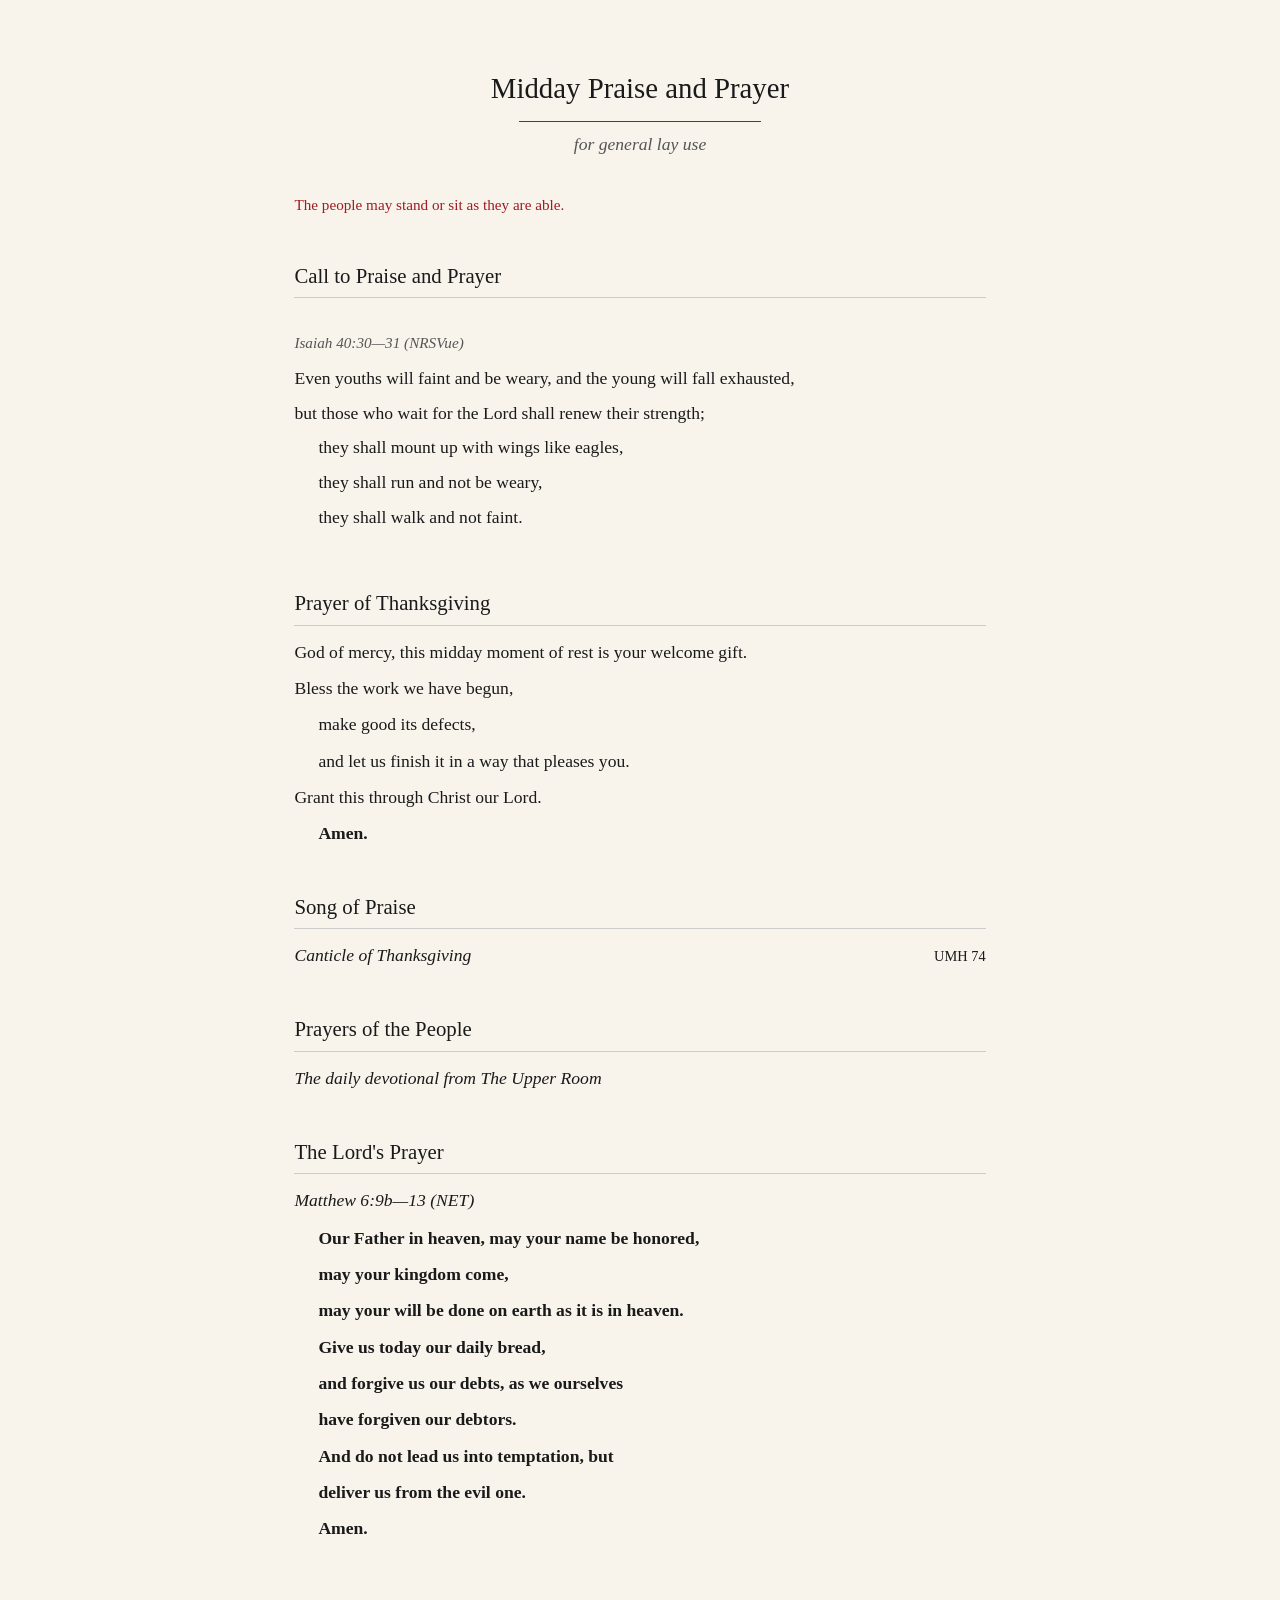
==== docs/midday.html @ 19308565 "adding docs directory in anticipation of github pages publication" ====
<!DOCTYPE html>
<html lang="en">
<head>
<meta charset="utf-8">
<meta name="viewport" content="width=device-width, initial-scale=1">
<title>Midday Praise and Prayer</title>
<link rel="stylesheet" href="style.css">
</head>
<body>
<h1>Midday Praise and Prayer</h1>
<div class="title-rule"></div>
<p class="subtitle">for general lay use</p>

<p class="rubric">The people may stand or sit as they are able.</p>

<h2>Call to Praise and Prayer</h2>

<div class="psalm"><p class="psalm-ref">Isaiah 40:30—31 (NRSVue)</p>
<p class="verse">Even youths will faint and be weary,  and the young will fall exhausted,</p>
<p class="verse">but those who wait for the Lord shall renew their strength;</p>
<p class="indent verse">they shall mount up with wings like eagles,</p>
<p class="indent verse">they shall run and not be weary,</p>
<p class="indent verse">they shall walk and not faint.</p>
</div>

<h2>Prayer of Thanksgiving</h2>

<p class="leader">God of mercy, this midday moment of rest is your welcome gift.</p>
<p class="leader">Bless the work we have begun,</p>
<p class="indent leader">make good its defects,</p>
<p class="indent leader">and let us finish it in
a way that pleases you.</p>
<p class="leader">Grant this through Christ our Lord.</p>
<p class="people"><strong>Amen.</strong></p>

<h2>Song of Praise</h2>

<div class="hymn"><div class="hymn-line"><em>Canticle of Thanksgiving</em><span class="ref">UMH 74</span></div></div>

<h2>Prayers of the People</h2>

<p class="reading"><em>The daily devotional from The Upper Room</em></p>

<h2>The Lord's Prayer</h2>

<p class="reading"><em>Matthew 6:9b—13 (NET)</em></p>

<p class="people"><strong>Our Father in heaven, may your name be honored,</strong></p>
<p class="people"><strong>may your kingdom come,</strong></p>
<p class="people"><strong>may your will be done on earth as it is in heaven.</strong></p>
<p class="people"><strong>Give us today our daily bread,</strong></p>
<p class="people"><strong>and forgive us our debts, as we ourselves</strong></p>
<p class="indent people"><strong>have forgiven our debtors.</strong></p>
<p class="people"><strong>And do not lead us into temptation, but</strong></p>
<p class="indent people"><strong>deliver us from the evil one.</strong></p>

<p class="people"><strong>Amen.</strong></p>
<script>
document.documentElement.classList.add('js');
(function() {
  var blocks = document.body.children;
  for (var i = 0; i < blocks.length; i++) {
    blocks[i].classList.add('fade-block');
  }
  var observer = new IntersectionObserver(function(entries) {
    entries.forEach(function(entry) {
      if (entry.isIntersecting) {
        entry.target.classList.add('visible');
      } else {
        entry.target.classList.remove('visible');
      }
    });
  }, { threshold: 0.1, rootMargin: '0px 0px -5% 0px' });
  for (var i = 0; i < blocks.length; i++) {
    observer.observe(blocks[i]);
  }
})();
</script>
</body>
</html>
---- docs/style.css ----
/* Worship service stylesheet */

:root {
  --rubric: #9E1B20;
  --text: #1a1a1a;
  --bg: #F8F4EC;
  --measure: 42em;
}

* {
  box-sizing: border-box;
}

body {
  font-family: "Palatino Linotype", Palatino, "Book Antiqua", Georgia, serif;
  font-size: 1.1rem;
  line-height: 1.7;
  color: var(--text);
  background: var(--bg);
  max-width: var(--measure);
  margin: 0 auto;
  padding: 2rem 1.5rem 4rem;
}

h1 {
  font-size: 1.8rem;
  font-weight: normal;
  text-align: center;
  margin: 2rem 0 0.5rem;
}

.title-rule {
  width: 35%;
  height: 1px;
  background: var(--rubric);
  margin: 0.25rem auto 0.5rem;
}

h2 {
  font-size: 1.3rem;
  font-weight: normal;
  margin: 2.5rem 0 0.75rem;
  border-bottom: 1px solid #ccc;
  padding-bottom: 0.25rem;
}

p {
  margin: 0.5rem 0;
}

.subtitle {
  text-align: center;
  font-style: italic;
  color: #555;
  margin-bottom: 2rem;
}

.rubric {
  color: var(--rubric);
  font-size: 0.95rem;
}

.rubric-inline {
  color: var(--rubric);
}

.leader {
  margin: 0.4rem 0;
}

.people {
  margin: 0.4rem 0 0.4rem 1.5rem;
}

.hymn {
  margin: 0.75rem 0;
}

.hymn-line {
  display: flex;
  justify-content: space-between;
  align-items: baseline;
  gap: 1em;
}

.hymn-line .ref {
  font-size: 0.9rem;
  font-variant: small-caps;
  white-space: nowrap;
}

.hymn-line .hymn-note {
  font-size: 0.9rem;
  color: var(--rubric);
}

.silence {
  text-align: center;
  font-style: italic;
  color: #666;
  margin: 1rem 0;
}

.reading {
  font-style: italic;
}

.verse {
  margin: 0.3rem 0;
}

.response {
  margin: 0.3rem 0 0.3rem 1.5rem;
}

.litany {
  margin: 1rem 0;
  padding: 0.5rem 0;
}

.psalm {
  margin: 1rem 0;
  padding: 0.5rem 0;
}

.psalm-ref {
  font-style: italic;
  color: #555;
  font-size: 0.95rem;
}

.indent {
  margin-left: 1.5rem;
}

.half-line {
  color: #888;
}

/* --- Scroll fade-in/out --- */
html.js .fade-block {
  opacity: 0;
  transform: translateY(10px);
  transition: opacity 0.6s ease, transform 0.6s ease;
}

html.js .fade-block.visible {
  opacity: 1;
  transform: translateY(0);
}

@media (prefers-reduced-motion: reduce) {
  html.js .fade-block {
    opacity: 1;
    transform: none;
    transition: none;
  }
}
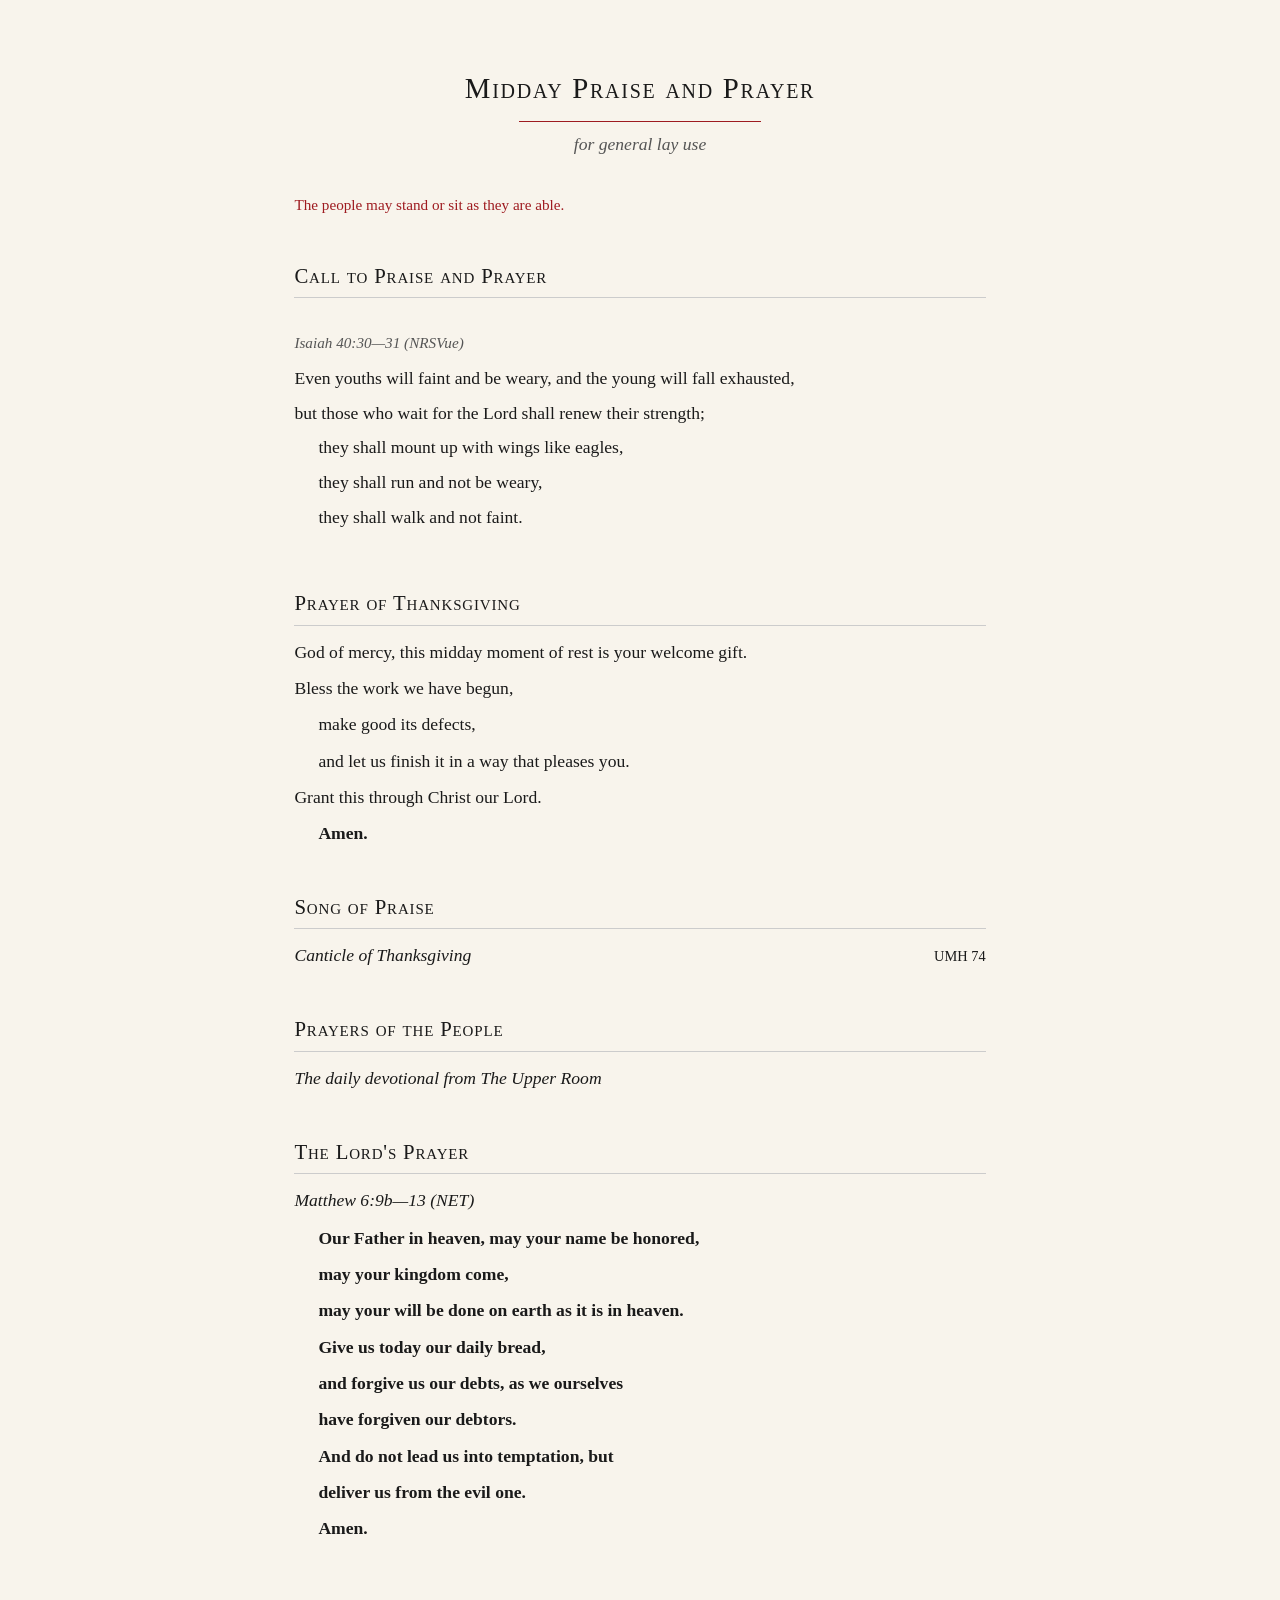
==== commit 30dc74b4: "removing the fade effect. preview of coming attractions: canticles" ====
--- a/docs/midday.html
+++ b/docs/midday.html
@@ -5,6 +5,7 @@
 <meta name="viewport" content="width=device-width, initial-scale=1">
 <title>Midday Praise and Prayer</title>
 <link rel="stylesheet" href="style.css">
+<script src="abcjs-basic-min.js"></script>
 </head>
 <body>
 <h1>Midday Praise and Prayer</h1>
@@ -55,26 +56,5 @@
 <p class="indent people"><strong>deliver us from the evil one.</strong></p>
 
 <p class="people"><strong>Amen.</strong></p>
-<script>
-document.documentElement.classList.add('js');
-(function() {
-  var blocks = document.body.children;
-  for (var i = 0; i < blocks.length; i++) {
-    blocks[i].classList.add('fade-block');
-  }
-  var observer = new IntersectionObserver(function(entries) {
-    entries.forEach(function(entry) {
-      if (entry.isIntersecting) {
-        entry.target.classList.add('visible');
-      } else {
-        entry.target.classList.remove('visible');
-      }
-    });
-  }, { threshold: 0.1, rootMargin: '0px 0px -5% 0px' });
-  for (var i = 0; i < blocks.length; i++) {
-    observer.observe(blocks[i]);
-  }
-})();
-</script>
 </body>
 </html>
--- a/docs/style.css
+++ b/docs/style.css
@@ -25,6 +25,8 @@
 h1 {
   font-size: 1.8rem;
   font-weight: normal;
+  font-variant: small-caps;
+  letter-spacing: 0.06em;
   text-align: center;
   margin: 2rem 0 0.5rem;
 }
@@ -39,6 +41,8 @@
 h2 {
   font-size: 1.3rem;
   font-weight: normal;
+  font-variant: small-caps;
+  letter-spacing: 0.04em;
   margin: 2.5rem 0 0.75rem;
   border-bottom: 1px solid #ccc;
   padding-bottom: 0.25rem;
@@ -137,22 +141,68 @@
   color: #888;
 }
 
-/* --- Scroll fade-in/out --- */
-html.js .fade-block {
-  opacity: 0;
-  transform: translateY(10px);
-  transition: opacity 0.6s ease, transform 0.6s ease;
-}
-
-html.js .fade-block.visible {
-  opacity: 1;
-  transform: translateY(0);
-}
-
-@media (prefers-reduced-motion: reduce) {
-  html.js .fade-block {
-    opacity: 1;
-    transform: none;
-    transition: none;
-  }
-}
+.index-links {
+  margin: 2.5rem 0;
+  text-align: center;
+}
+
+.index-links a {
+  display: block;
+  font-size: 1.15rem;
+  font-variant: small-caps;
+  letter-spacing: 0.04em;
+  color: var(--text);
+  text-decoration: none;
+  padding: 0.6rem 0;
+  border-bottom: 1px solid #ddd;
+}
+
+.index-links a:first-child {
+  border-top: 1px solid #ddd;
+}
+
+.index-links a:active {
+  color: var(--rubric);
+}
+
+/* --- Music notation (\Melody → ABC.js) --- */
+
+.melody {
+  margin: 1rem 0;
+  padding: 0.75rem 0;
+  border-top: 1px solid #d8d2c6;
+  border-bottom: 1px solid #d8d2c6;
+}
+
+/* ABC source: always present in the DOM (offline fallback + hand-reading).
+   Visible by default so a failed render never leaves a blank block;
+   hidden once .melody gains class="rendered" (set by the render script). */
+.melody .melody-abc {
+  font-family: inherit;
+  font-size: 0.85rem;
+  white-space: pre-wrap;
+  color: #888;
+  background: #f4f0e8;
+  padding: 0.5rem;
+  border: 1px solid #e0d9cc;
+  margin: 0;
+}
+
+/* ABC.js injects a <div class="abcjs"> with an <svg>.  Hidden until the
+   render script has actually filled it, so the source is the default. */
+.melody .abcjs { display: none; }
+.melody.rendered  .abcjs      { display: block; }
+.melody.rendered  .melody-abc { display: none;  }
+
+.melody .abcjs {
+  overflow-x: auto !important;           /* keep very wide staves scrollable on narrow screens */
+  overflow-y: hidden !important;
+  -webkit-overflow-scrolling: touch;
+  touch-action: pan-x;
+}
+
+.melody .abcjs svg {
+  min-width: 500px;
+  height: auto;
+}
+
